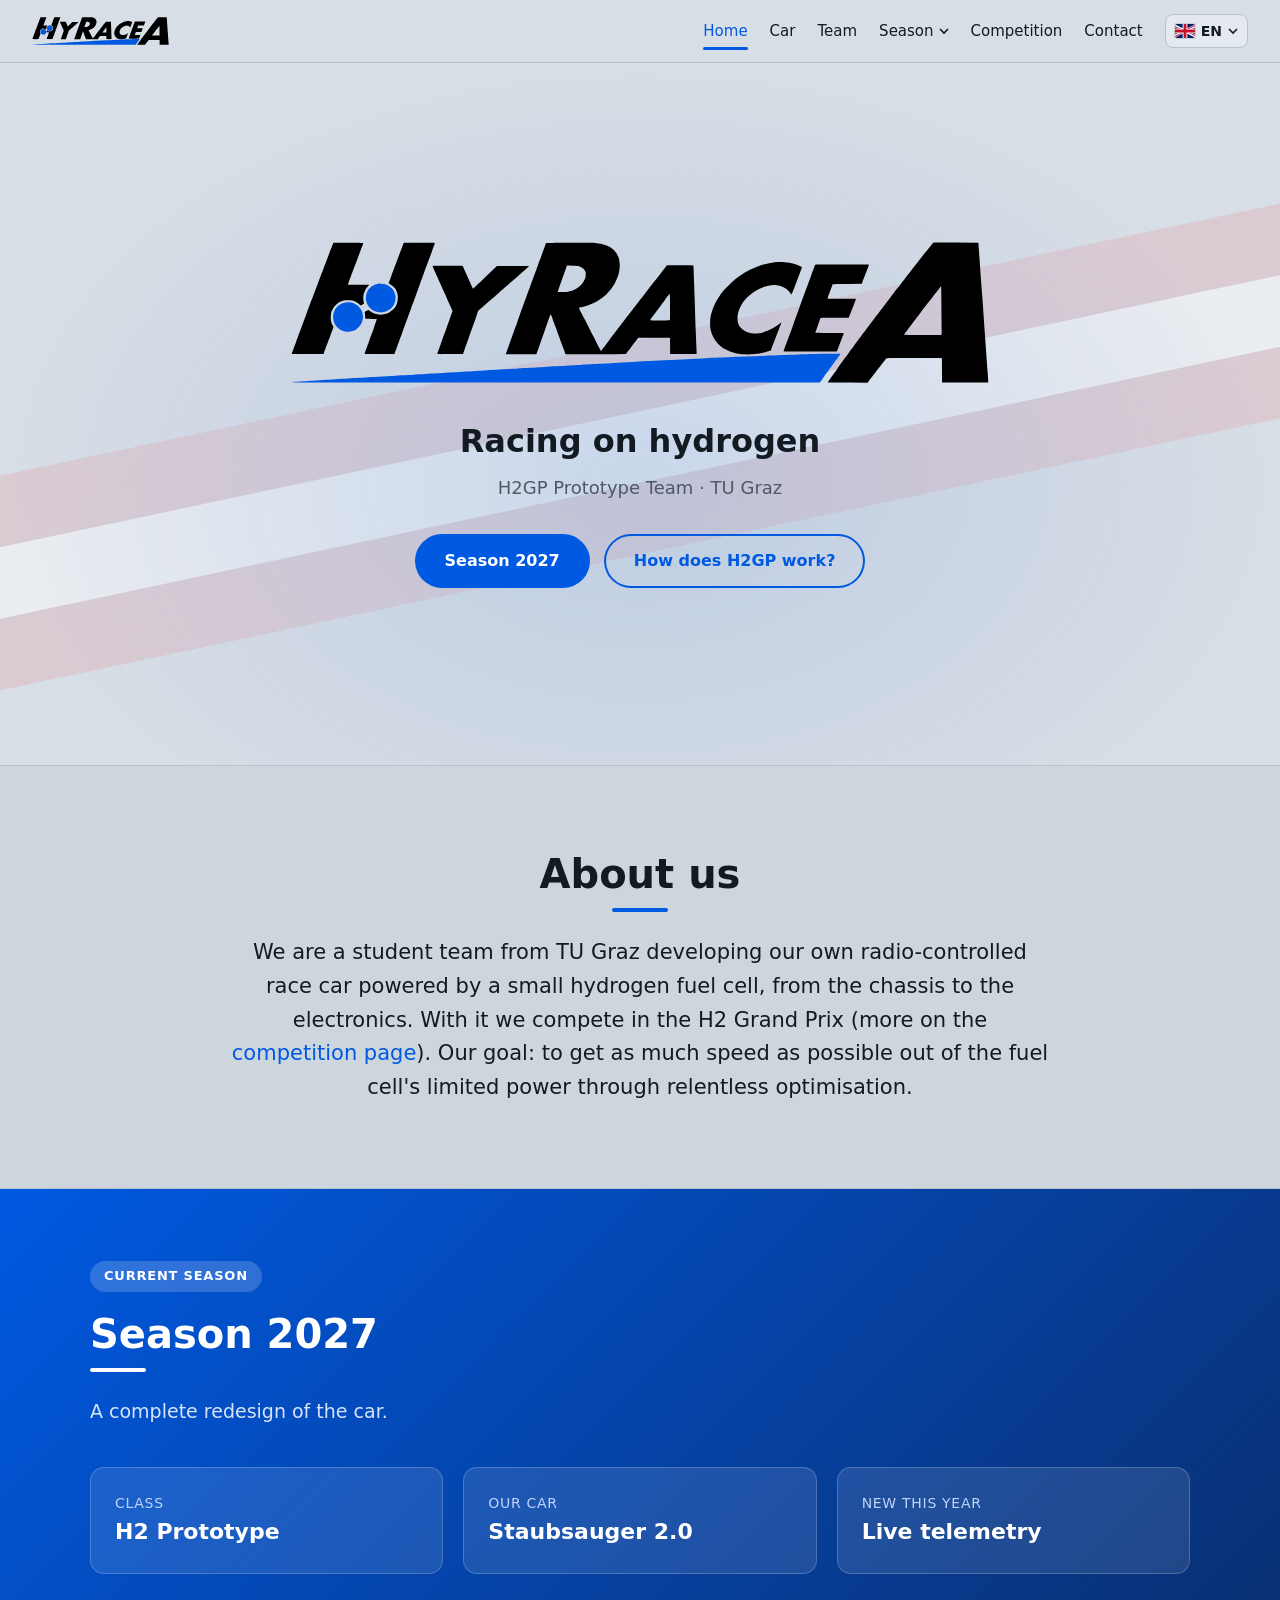
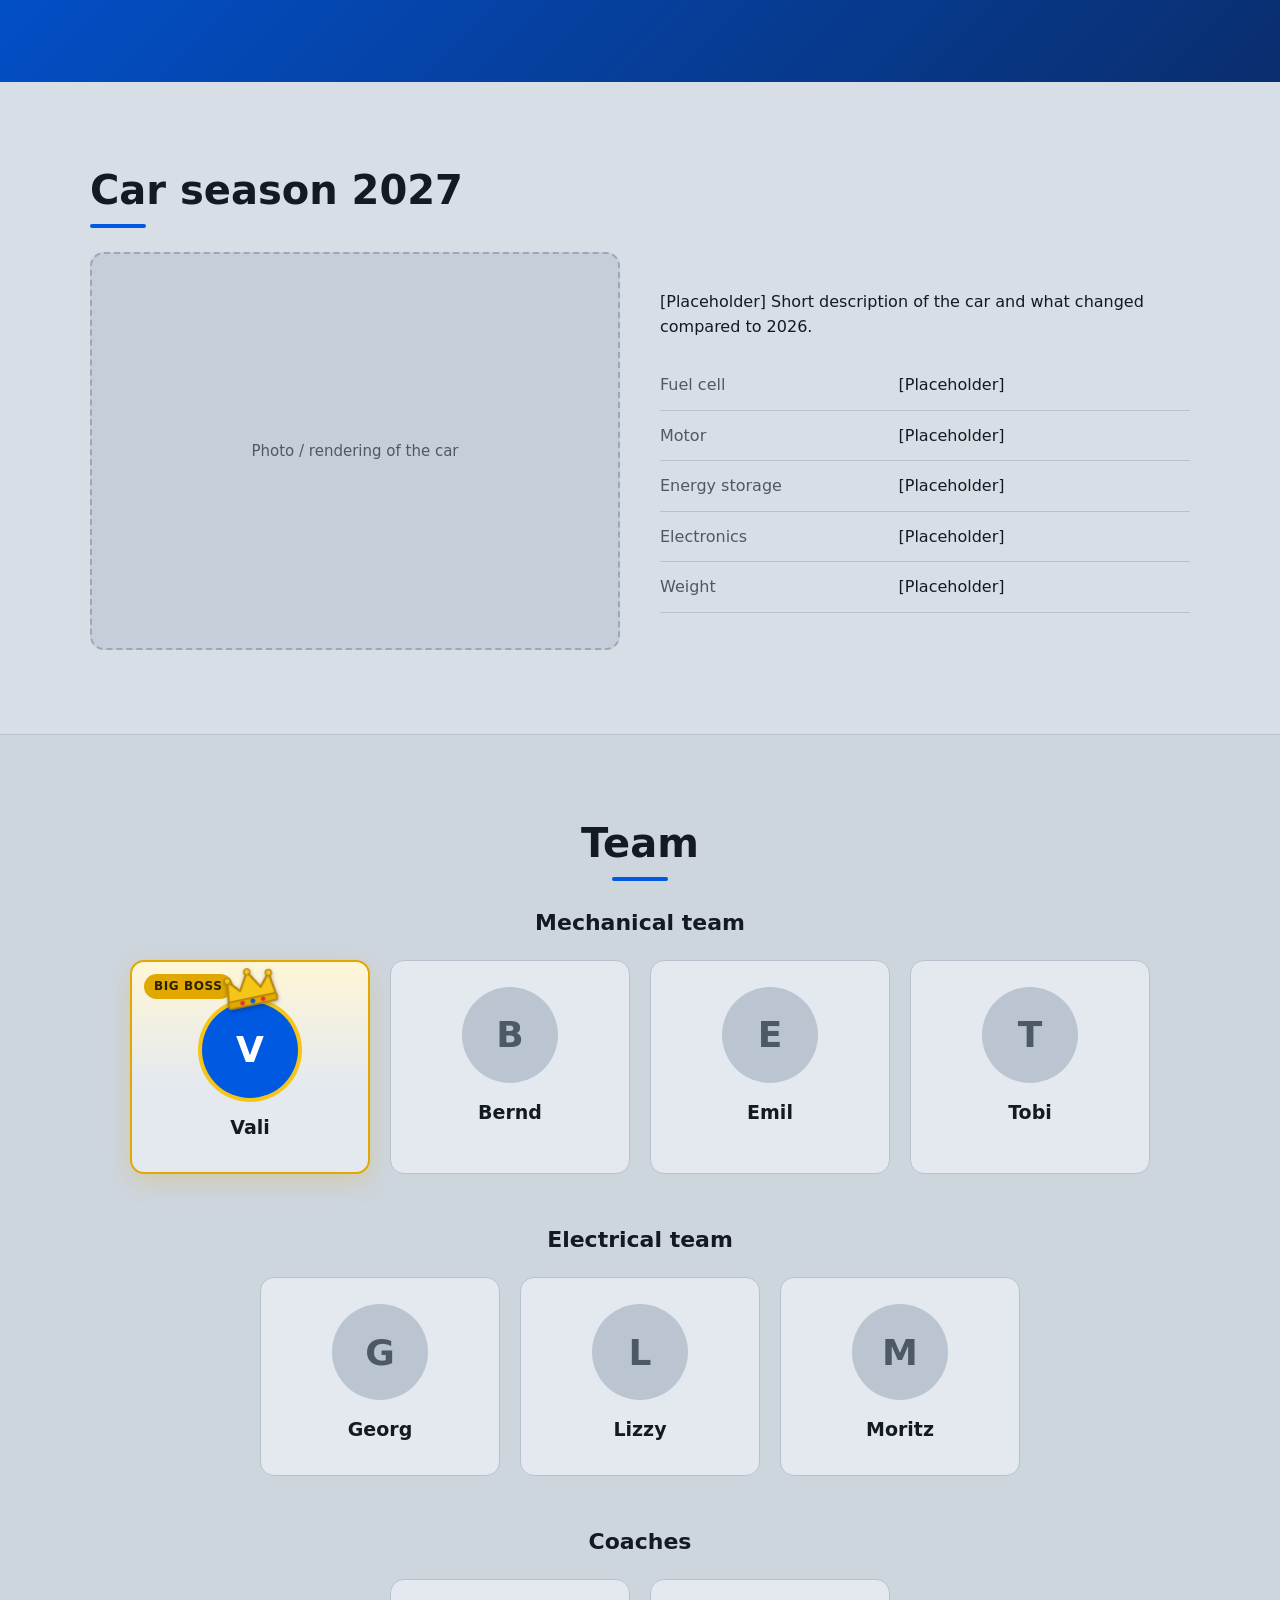
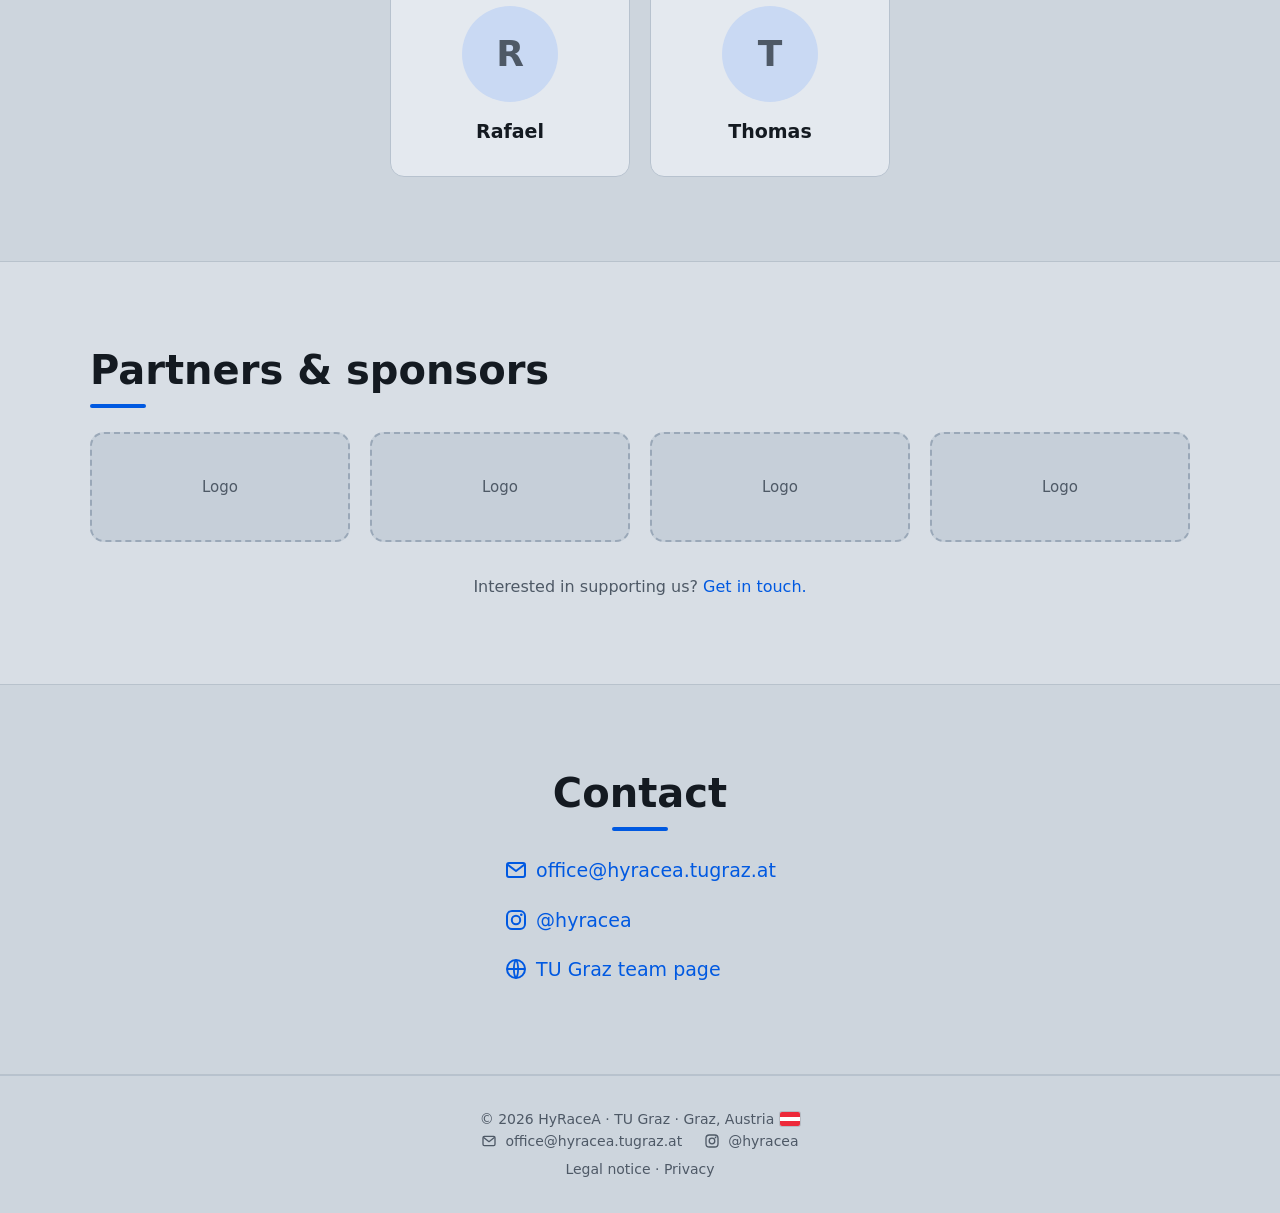
==== index.html @ 1df94ba4 "Erster Entwurf" ====
<!DOCTYPE html>
<html lang="de">
<head>
  <meta charset="UTF-8">
  <meta name="viewport" content="width=device-width, initial-scale=1.0">
  <title data-i18n="title.home">HyRaceA | Wasserstoff-RC-Rennteam · TU Graz</title>
  <meta name="description" content="HyRaceA ist das H2GP-Prototype-Team der TU Graz mit einem selbst entwickelten RC-Rennauto mit Wasserstoff-Brennstoffzelle.">
  <link rel="icon" href="img/logo-black.svg" type="image/svg+xml">
  <link rel="stylesheet" href="style.css">
  <script src="i18n.js" defer></script>
</head>
<body>

  <!-- ===== Navigation (auf allen Seiten gleich) ===== -->
  <header class="nav">
    <a href="index.html" class="nav-logo"><img src="img/logo-black.svg" alt="HyRaceA"></a>
    <div class="nav-right">
      <nav>
        <a href="index.html" class="active" data-i18n="nav.home">Start</a>
        <a href="index.html#car" data-i18n="nav.car">Auto</a>
        <a href="index.html#team" data-i18n="nav.team">Team</a>
        <div class="nav-drop">
          <button class="nav-drop-btn" aria-haspopup="true" aria-expanded="false"><span data-i18n="nav.season">Saison</span><svg viewBox="0 0 10 6"><path d="M1 1l4 4 4-4" fill="none" stroke="currentColor" stroke-width="1.6"/></svg></button>
          <ul class="nav-drop-menu">
            <li><a href="index.html#season">2027</a></li>
            <li><a href="season-2026.html">2026</a></li>
            <li><a href="season-2025.html">2025</a></li>
          </ul>
        </div>
        <a href="competition.html" data-i18n="nav.comp">Wettbewerb</a>
        <a href="index.html#contact" data-i18n="nav.contact">Kontakt</a>
      </nav>
      <div class="lang">
        <button class="lang-btn" aria-haspopup="true" aria-expanded="false" aria-label="Sprache wählen">
          <span class="flag flag-at"></span><span class="lang-code">DE</span>
          <svg viewBox="0 0 10 6"><path d="M1 1l4 4 4-4" fill="none" stroke="currentColor" stroke-width="1.6"/></svg>
        </button>
        <ul class="lang-menu">
          <li><button data-lang="de"><span class="flag flag-at"></span>Deutsch</button></li>
          <li><button data-lang="en"><span class="flag flag-gb"></span>English</button></li>
        </ul>
      </div>
    </div>
  </header>

  <!-- ===== Startbereich ===== -->
  <section class="hero">
    <img src="img/logo-black.svg" alt="HyRaceA" class="hero-logo">
    <p class="hero-tagline">Racing on hydrogen</p>
    <p class="hero-sub">H2GP Prototype Team · TU Graz</p>
    <div class="buttons">
      <a href="#season" class="btn" data-i18n="nav.s2027">Saison 2027</a>
      <a href="competition.html" class="btn btn-outline" data-i18n="hero.comp">Wie funktioniert H2GP?</a>
    </div>
  </section>

  <!-- ===== Über uns ===== -->
  <section id="about" class="alt">
    <div class="wrap center">
      <h2 data-i18n="about.title">Über uns</h2>
      <p class="about-text" data-i18n="about.text">Wir sind ein Studierendenteam der TU Graz und entwickeln unser eigenes ferngesteuertes Rennauto mit einer kleinen Wasserstoff-Brennstoffzelle, vom Chassis bis zur Elektronik. Damit treten wir beim H2 Grand Prix an (mehr dazu unter <a href="competition.html">Wettbewerb</a>). Unser Ziel: aus der geringen Leistung der Zelle durch konsequente Optimierung so viel Tempo wie möglich herauszuholen.</p>
    </div>
  </section>

  <!-- ===== Aktuelle Saison 2027 ===== -->
  <section class="season-band" id="season">
    <div class="wrap">
      <span class="badge" data-i18n="badge.current">Aktuelle Saison</span>
      <h2 data-i18n="nav.s2027">Saison 2027</h2>
      <p class="lead" data-i18n="band.lead">Komplette Neuentwicklung des Autos.</p>
      <div class="season-facts">
        <div><span data-i18n="band.class">Klasse</span><strong>H2 Prototype</strong></div>
        <div><span data-i18n="band.car">Unser Auto</span><strong data-i18n="band.carval">Staubsauger 2.0</strong></div>
        <div><span data-i18n="band.new">Neu dieses Jahr</span><strong data-i18n="band.newval">Live-Telemetrie</strong></div>
      </div>
    </div>
  </section>

  <!-- ===== Das Auto 2027 ===== -->
  <section id="car">
    <div class="wrap">
      <h2 data-i18n="car.title">Auto Saison 2027</h2>
      <div class="split">
        <div class="ph photo" data-i18n="car.photo">Foto / Rendering vom Auto</div>
        <div>
          <p data-i18n="car.text">[Platzhalter] Kurze Beschreibung des Autos und was sich gegenüber 2026 geändert hat.</p>
          <table class="specs">
            <tr><td data-i18n="spec.fc">Brennstoffzelle</td><td data-i18n="ph.ph">[Platzhalter]</td></tr>
            <tr><td data-i18n="spec.motor">Motor</td><td data-i18n="ph.ph">[Platzhalter]</td></tr>
            <tr><td data-i18n="spec.storage">Energiespeicher</td><td data-i18n="ph.ph">[Platzhalter]</td></tr>
            <tr><td data-i18n="spec.electronics">Elektronik</td><td data-i18n="ph.ph">[Platzhalter]</td></tr>
            <tr><td data-i18n="spec.weight">Gewicht</td><td data-i18n="ph.ph">[Platzhalter]</td></tr>
          </table>
        </div>
      </div>
    </div>
  </section>

  <!-- ===== Team: in jeder Gruppe alphabetisch ===== -->
  <section id="team" class="alt">
    <div class="wrap center">
      <h2>Team</h2>

      <h3 class="team-label" data-i18n="team.mech">Mech-Team</h3>
      <div class="team-grid">
        <div class="person boss"><span class="boss-badge">Big Boss</span><div class="avatar-wrap"><svg class="crown" viewBox="0 0 64 44" aria-hidden="true"><path d="M4 38 L8 10 L20 24 L32 4 L44 24 L56 10 L60 38 Z" fill="#F5C518" stroke="#B8860B" stroke-width="2.5" stroke-linejoin="round"/><rect x="4" y="34" width="56" height="8" rx="2" fill="#E0A800" stroke="#B8860B" stroke-width="2"/><circle cx="8" cy="10" r="3.5" fill="#F5C518" stroke="#B8860B" stroke-width="1.5"/><circle cx="32" cy="4" r="3.5" fill="#F5C518" stroke="#B8860B" stroke-width="1.5"/><circle cx="56" cy="10" r="3.5" fill="#F5C518" stroke="#B8860B" stroke-width="1.5"/><circle cx="20" cy="38" r="2.6" fill="#ED2939"/><circle cx="32" cy="38" r="2.8" fill="#0059E1"/><circle cx="44" cy="38" r="2.6" fill="#ED2939"/></svg><div class="avatar">V</div></div><h3>Vali</h3></div>
        <div class="person"><div class="avatar">B</div><h3>Bernd</h3></div>
        <div class="person"><div class="avatar">E</div><h3>Emil</h3></div>
        <div class="person"><div class="avatar">T</div><h3>Tobi</h3></div>
      </div>

      <h3 class="team-label" data-i18n="team.elec">Stromer-Team</h3>
      <div class="team-grid">
        <div class="person"><div class="avatar">G</div><h3>Georg</h3></div>
        <div class="person"><div class="avatar">L</div><h3>Lizzy</h3></div>
        <div class="person"><div class="avatar">M</div><h3>Moritz</h3></div>
      </div>

      <h3 class="team-label">Coaches</h3>
      <div class="team-grid">
        <div class="person coach"><div class="avatar">R</div><h3>Rafael</h3></div>
        <div class="person coach"><div class="avatar">T</div><h3>Thomas</h3></div>
      </div>
    </div>
  </section>

  <!-- ===== Sponsoren ===== -->
  <section id="sponsors">
    <div class="wrap">
      <h2 data-i18n="sponsors.title">Partner &amp; Sponsoren</h2>
      <div class="grid four">
        <div class="ph logo">Logo</div>
        <div class="ph logo">Logo</div>
        <div class="ph logo">Logo</div>
        <div class="ph logo">Logo</div>
      </div>
      <p class="note center" data-i18n="sponsors.note">Interesse, uns zu unterstützen? <a href="#contact">Schreib uns.</a></p>
    </div>
  </section>

  <!-- ===== Kontakt ===== -->
  <section id="contact" class="alt">
    <div class="wrap center">
      <h2 data-i18n="nav.contact">Kontakt</h2>
      <ul class="contact-list">
        <li><a class="icon-link" href="mailto:office@hyracea.tugraz.at"><svg class="ico" viewBox="0 0 24 24" aria-hidden="true"><rect x="3" y="5" width="18" height="14" rx="2" fill="none" stroke="currentColor" stroke-width="2"/><path d="M3.5 6.5l8.5 6.5 8.5-6.5" fill="none" stroke="currentColor" stroke-width="2" stroke-linejoin="round"/></svg><span>office@hyracea.tugraz.at</span></a></li>
        <li><a class="icon-link" href="https://www.instagram.com/hyracea/" target="_blank" rel="noopener"><svg class="ico" viewBox="0 0 24 24" aria-hidden="true"><rect x="3" y="3" width="18" height="18" rx="5" fill="none" stroke="currentColor" stroke-width="2"/><circle cx="12" cy="12" r="4.2" fill="none" stroke="currentColor" stroke-width="2"/><circle cx="17.3" cy="6.7" r="1.3" fill="currentColor"/></svg><span>@hyracea</span></a></li>
        <li><a class="icon-link" href="https://www.tugraz.at/studium/studieren-an-der-tu-graz/studierende/studierendenteams/wettbewerbs-und-fokusteams/hyracea-hydrogen-racing-team" target="_blank" rel="noopener"><svg class="ico" viewBox="0 0 24 24" aria-hidden="true"><circle cx="12" cy="12" r="9" fill="none" stroke="currentColor" stroke-width="2"/><path d="M3 12h18M12 3c2.8 3 2.8 15 0 18M12 3c-2.8 3-2.8 15 0 18" fill="none" stroke="currentColor" stroke-width="1.8"/></svg><span data-i18n="contact.tu">TU Graz Teamseite</span></a></li>
      </ul>
    </div>
  </section>

  <footer>
    <p>© 2026 HyRaceA · TU Graz · <span class="made-in"><span data-i18n="footer.place">Graz, Österreich</span> <span class="flag flag-at"></span></span></p>
    <p class="footer-links"><a class="icon-link" href="mailto:office@hyracea.tugraz.at"><svg class="ico" viewBox="0 0 24 24" aria-hidden="true"><rect x="3" y="5" width="18" height="14" rx="2" fill="none" stroke="currentColor" stroke-width="2"/><path d="M3.5 6.5l8.5 6.5 8.5-6.5" fill="none" stroke="currentColor" stroke-width="2" stroke-linejoin="round"/></svg><span>office@hyracea.tugraz.at</span></a> <a class="icon-link" href="https://www.instagram.com/hyracea/" target="_blank" rel="noopener"><svg class="ico" viewBox="0 0 24 24" aria-hidden="true"><rect x="3" y="3" width="18" height="18" rx="5" fill="none" stroke="currentColor" stroke-width="2"/><circle cx="12" cy="12" r="4.2" fill="none" stroke="currentColor" stroke-width="2"/><circle cx="17.3" cy="6.7" r="1.3" fill="currentColor"/></svg><span>@hyracea</span></a></p>
    <p><a href="impressum.html" data-i18n="footer.imprint">Impressum</a> · <a href="datenschutz.html" data-i18n="footer.privacy">Datenschutz</a></p>
  </footer>

</body>
</html>
---- style.css ----
/* ===== Farben & Grundlagen ===== */
:root {
  --bg: #D8DEE5;          /* gedämpftes Grau-Blau, kein reines Weiß */
  --bg-alt: #CCD4DD;      /* jeder zweite Abschnitt etwas dunkler */
  --card: #E4E9EF;        /* Karten heller als der Hintergrund */
  --border: #B7C2CE;
  --text: #141A21;
  --muted: #4E5966;
  --blue: #0059E1;        /* Logo-Blau */
  --blue-dark: #0046B3;
  --blue-soft: #C9D9F3;
  --ink: #111820;
}

* { box-sizing: border-box; margin: 0; padding: 0; }
html { scroll-behavior: smooth; }

body {
  font-family: system-ui, -apple-system, "Segoe UI", Roboto, Arial, sans-serif;
  background: var(--bg);
  color: var(--text);
  line-height: 1.6;
}

a { color: var(--blue); text-decoration: none; }
a:hover { text-decoration: underline; }
img { max-width: 100%; display: block; }

/* ===== Navigation ===== */
.nav {
  position: sticky; top: 0; z-index: 10;
  display: flex; align-items: center; justify-content: space-between; gap: 24px;
  padding: 14px 32px;
  background: rgba(216, 222, 229, 0.94);
  backdrop-filter: blur(8px);
  border-bottom: 1px solid var(--border);
}
.nav-logo img { height: 28px; }
.nav nav { display: flex; gap: 22px; flex-wrap: wrap; }
.nav nav a { color: var(--text); font-size: 15px; font-weight: 500; }
.nav nav a:hover, .nav nav a.active { color: var(--blue); text-decoration: none; }
.nav nav a.highlight {
  background: var(--blue); color: #fff; padding: 4px 14px; border-radius: 999px;
}
.nav nav a.highlight:hover { background: var(--blue-dark); color: #fff; }

/* ===== Startbereich ===== */
.hero {
  min-height: 78vh;
  display: flex; flex-direction: column; align-items: center; justify-content: center;
  text-align: center; padding: 64px 24px;
  background: radial-gradient(ellipse at 50% 55%, #BACCE8 0%, var(--bg) 70%);
}
.hero-logo { width: min(700px, 90vw); }
.hero-tagline { font-size: clamp(22px, 3vw, 32px); font-weight: 700; margin-top: 32px; }
.hero-sub { color: var(--muted); font-size: 18px; margin-top: 6px; }
.buttons { margin-top: 32px; display: flex; gap: 14px; flex-wrap: wrap; justify-content: center; }

.btn {
  display: inline-block; padding: 12px 28px; border-radius: 999px;
  background: var(--blue); color: #fff; font-weight: 600; border: 2px solid var(--blue);
}
.btn:hover { background: var(--blue-dark); border-color: var(--blue-dark); text-decoration: none; }
.btn-outline { background: transparent; color: var(--blue); }
.btn-outline:hover { background: var(--blue); color: #fff; }
.btn-white { background: #fff; color: var(--blue); border-color: #fff; }
.btn-white:hover { background: var(--blue-soft); border-color: var(--blue-soft); }

/* ===== Seitenkopf für Unterseiten ===== */
.page-head {
  padding: 96px 24px 72px; text-align: center;
  background: radial-gradient(ellipse at 50% 80%, #BACCE8 0%, var(--bg) 70%);
}
.page-head.current { background: linear-gradient(135deg, #0059E1 0%, #0A2E6E 100%); color: #fff; }
.page-head.current p { color: #D6E4FB; }
.page-head h1 { font-size: clamp(36px, 6vw, 64px); line-height: 1.1; }
.page-head p { color: var(--muted); font-size: 19px; margin-top: 12px; max-width: 720px; margin-left: auto; margin-right: auto; }
.badge {
  display: inline-block; font-size: 13px; font-weight: 700; letter-spacing: 0.06em; text-transform: uppercase;
  padding: 5px 14px; border-radius: 999px; margin-bottom: 18px;
  background: var(--blue-soft); color: var(--blue);
}
.page-head.current .badge { background: rgba(255,255,255,0.18); color: #fff; }

/* ===== Abschnitte ===== */
section { padding: 84px 24px; }
section.alt { background: var(--bg-alt); border-top: 1px solid var(--border); border-bottom: 1px solid var(--border); }
.wrap { max-width: 1100px; margin: 0 auto; }
h2 { font-size: clamp(28px, 4vw, 40px); margin-bottom: 24px; line-height: 1.2; }
h2::after {
  content: ""; display: block; width: 56px; height: 4px;
  background: var(--blue); margin-top: 10px; border-radius: 2px;
}
.center h2::after { margin-left: auto; margin-right: auto; }
h3 { font-size: 19px; margin-bottom: 4px; }
.lead { font-size: 19px; color: var(--muted); max-width: 760px; margin-bottom: 40px; }
.center { text-align: center; }
.note { margin-top: 32px; color: var(--muted); }

/* ===== Aktuelle Saison – Hervorhebung auf der Startseite ===== */
.season-band {
  background: linear-gradient(135deg, #0059E1 0%, #0A2E6E 100%);
  color: #fff; padding: 72px 24px;
}
.season-band .badge { background: rgba(255,255,255,0.18); color: #fff; }
.season-band h2::after { background: #fff; }
.season-band .lead { color: #D6E4FB; }
.season-facts { display: grid; grid-template-columns: repeat(3, 1fr); gap: 20px; margin-bottom: 36px; }
.season-facts div {
  background: rgba(255,255,255,0.1); border: 1px solid rgba(255,255,255,0.2);
  border-radius: 14px; padding: 24px;
}
.season-facts span { display: block; font-size: 14px; color: #BFD4F8; text-transform: uppercase; letter-spacing: 0.05em; }
.season-facts strong { font-size: 22px; }

/* ===== Raster & Karten ===== */
.grid { display: grid; gap: 20px; }
.grid.two { grid-template-columns: repeat(2, 1fr); }
.grid.three { grid-template-columns: repeat(3, 1fr); }
.grid.four { grid-template-columns: repeat(4, 1fr); }

.card {
  background: var(--card); border: 1px solid var(--border); border-radius: 14px; padding: 28px;
}
.card p { color: var(--muted); }
.card-num { font-size: 40px; font-weight: 800; color: var(--blue); line-height: 1.2; }

/* ===== Platzhalter für Bilder ===== */
.ph {
  border-radius: 14px; border: 2px dashed #9AA8B8; background: #C6CFD9;
  color: var(--muted); display: flex; align-items: center; justify-content: center;
  text-align: center; font-size: 15px; padding: 12px;
}
.ph.photo { aspect-ratio: 4 / 3; }
.ph.wide { aspect-ratio: 16 / 9; }
.ph.logo { height: 110px; }

/* ===== Auto ===== */
.split { display: grid; grid-template-columns: 1fr 1fr; gap: 40px; align-items: center; }
.specs { width: 100%; border-collapse: collapse; margin-top: 20px; }
.specs td { padding: 12px 0; border-bottom: 1px solid var(--border); }
.specs td:first-child { color: var(--muted); width: 45%; }

/* ===== Team ===== */
.person {
  background: var(--card); border: 1px solid var(--border); border-radius: 14px;
  padding: 26px 18px; text-align: center;
}
.avatar { width: 96px; height: 96px; border-radius: 50%; background: #BAC5D1; margin: 0 auto 14px; }
.person p { color: var(--muted); font-size: 15px; }
.person.coach .avatar { background: var(--blue-soft); }
.subhead { font-size: 22px; margin: 48px 0 20px; }

/* ===== Galerie ===== */
.gallery { display: grid; grid-template-columns: repeat(3, 1fr); gap: 14px; }
.gallery .big { grid-column: span 2; grid-row: span 2; aspect-ratio: auto; }

/* ===== Zeitleiste / Rennkalender ===== */
.timeline { list-style: none; border-left: 3px solid var(--blue-soft); margin-left: 8px; }
.timeline li { position: relative; padding: 0 0 28px 28px; }
.timeline li::before {
  content: ""; position: absolute; left: -10px; top: 6px;
  width: 17px; height: 17px; border-radius: 50%; background: var(--bg); border: 3px solid var(--blue);
}
.timeline li.done::before { background: var(--blue); }
.timeline .date { font-size: 14px; font-weight: 700; color: var(--blue); text-transform: uppercase; letter-spacing: 0.04em; }
.timeline p { color: var(--muted); }

/* ===== Fortschritt ===== */
.progress-item { margin-bottom: 18px; }
.progress-item .label { display: flex; justify-content: space-between; font-weight: 600; margin-bottom: 6px; }
.progress-item .label span { color: var(--muted); font-weight: 500; }
.bar { height: 10px; border-radius: 999px; background: #B9C4D0; overflow: hidden; }
.bar div { height: 100%; background: var(--blue); border-radius: 999px; }

/* ===== Saison-Teaser ===== */
.teaser { display: grid; grid-template-columns: 1.2fr 1fr; gap: 40px; align-items: center; }
.teaser .mini-gallery { display: grid; grid-template-columns: 1fr 1fr; gap: 12px; }

/* ===== Kontakt & Fußzeile ===== */
#contact p { font-size: 19px; margin-top: 8px; }
footer {
  padding: 32px 24px; text-align: center; color: var(--muted); font-size: 14px;
  border-top: 1px solid var(--border); background: var(--bg-alt);
}
footer a { color: var(--muted); }

/* ===== Handy ===== */
@media (max-width: 860px) {
  .nav { padding: 12px 16px; flex-direction: column; gap: 10px; }
  .nav nav { justify-content: center; gap: 14px; }
  .grid.three, .split, .teaser, .season-facts { grid-template-columns: 1fr; }
  .grid.four, .grid.two { grid-template-columns: 1fr 1fr; }
  .gallery { grid-template-columns: 1fr 1fr; }
  section { padding: 64px 16px; }
}

/* ===== Team-Raster (zentriert, egal wie viele) ===== */
.team-grid { display: flex; flex-wrap: wrap; justify-content: center; gap: 20px; }
.team-grid .person { width: 240px; }
@media (max-width: 860px) { .team-grid .person { width: calc(50% - 10px); } }

/* ===== Flaggen (als Grafik, damit sie auch unter Windows angezeigt werden) ===== */
.flag {
  display: inline-block; width: 20px; height: 14px; border-radius: 2px; vertical-align: -2px;
  box-shadow: 0 0 0 1px rgba(0,0,0,0.12); background-size: cover; background-position: center; flex-shrink: 0;
}
.flag-at { background: linear-gradient(#ED2939 33.3%, #fff 33.3% 66.6%, #ED2939 66.6%); }
.flag-gb {
  background-image: url("data:image/svg+xml,%3Csvg xmlns='http://www.w3.org/2000/svg' viewBox='0 0 60 30'%3E%3CclipPath id='t'%3E%3Cpath d='M30,15h30v15zv15h-30zh-30v-15zv-15h30z'/%3E%3C/clipPath%3E%3Cpath d='M0,0v30h60v-30z' fill='%23012169'/%3E%3Cpath d='M0,0L60,30M60,0L0,30' stroke='%23fff' stroke-width='6'/%3E%3Cpath d='M0,0L60,30M60,0L0,30' clip-path='url(%23t)' stroke='%23C8102E' stroke-width='4'/%3E%3Cpath d='M30,0v30M0,15h60' stroke='%23fff' stroke-width='10'/%3E%3Cpath d='M30,0v30M0,15h60' stroke='%23C8102E' stroke-width='6'/%3E%3C/svg%3E");
}

/* ===== Sprachauswahl ===== */
.nav-right { display: flex; align-items: center; gap: 22px; }
.lang { position: relative; }
.lang-btn {
  display: flex; align-items: center; gap: 6px; cursor: pointer;
  font: inherit; font-size: 14px; font-weight: 600; color: var(--text);
  background: var(--card); border: 1px solid var(--border); border-radius: 8px; padding: 5px 9px;
}
.lang-btn:hover { border-color: var(--blue); }
.lang-btn svg { width: 10px; height: 10px; transition: transform 0.15s; }
.lang.open .lang-btn svg { transform: rotate(180deg); }
.lang-menu {
  display: none; position: absolute; right: 0; top: calc(100% + 6px); min-width: 140px;
  list-style: none; background: var(--card); border: 1px solid var(--border); border-radius: 10px;
  padding: 6px; box-shadow: 0 8px 24px rgba(20, 26, 33, 0.15);
}
.lang.open .lang-menu { display: block; }
.lang-menu button {
  display: flex; align-items: center; gap: 10px; width: 100%; cursor: pointer;
  font: inherit; font-size: 15px; color: var(--text); background: none; border: 0;
  padding: 8px 10px; border-radius: 6px; text-align: left;
}
.lang-menu button:hover { background: var(--blue-soft); }
.lang-menu button.current { font-weight: 700; color: var(--blue); }
@media (max-width: 860px) { .nav-right { flex-direction: column; gap: 10px; } }

/* ===== Echte Fotos in der Galerie ===== */
.gallery img {
  width: 100%; height: 100%; object-fit: cover; border-radius: 14px;
  aspect-ratio: 4 / 3; background: var(--card);
}
.gallery img.big { grid-column: span 2; grid-row: span 2; aspect-ratio: auto; }
.gallery figure { margin: 0; position: relative; }
.gallery figure.big { grid-column: span 2; grid-row: span 2; }
.gallery figure.big img { aspect-ratio: auto; height: 100%; }
.gallery figcaption {
  position: absolute; left: 10px; bottom: 10px; font-size: 13px; font-weight: 600;
  background: rgba(20, 26, 33, 0.72); color: #fff; padding: 3px 10px; border-radius: 999px;
}

/* ===== Über uns (kurz) ===== */
.about-text { font-size: 21px; max-width: 820px; margin: 0 auto; text-align: center; }

/* ===== Big Boss ===== */
.person { position: relative; }
.boss-badge {
  position: absolute; top: 12px; right: 12px;
  background: var(--blue); color: #fff; font-size: 12px; font-weight: 800;
  letter-spacing: 0.05em; text-transform: uppercase; padding: 3px 10px; border-radius: 999px;
}
.person.boss { border: 2px solid var(--blue); }
.team-label { font-size: 22px; margin: 8px 0 20px; }
.team-label:not(:first-of-type) { margin-top: 48px; }
.timeline-wrap { max-width: 640px; }

/* ===== Wettbewerbsseite ===== */
.steps { display: grid; grid-template-columns: repeat(3, 1fr); gap: 20px; counter-reset: step; }
.step { background: var(--card); border: 1px solid var(--border); border-radius: 14px; padding: 28px; }
.step::before {
  counter-increment: step; content: counter(step);
  display: flex; align-items: center; justify-content: center;
  width: 40px; height: 40px; border-radius: 50%; background: var(--blue); color: #fff;
  font-weight: 800; margin-bottom: 14px;
}
.step p, .award p { color: var(--muted); }
.stat-row { display: grid; grid-template-columns: repeat(4, 1fr); gap: 20px; }
.stat { text-align: center; background: var(--card); border: 1px solid var(--border); border-radius: 14px; padding: 24px 12px; }
.stat strong { display: block; font-size: 40px; font-weight: 800; color: var(--blue); line-height: 1.2; }
.stat span { color: var(--muted); }
.award { background: var(--card); border: 1px solid var(--border); border-radius: 14px; padding: 22px; }
.award h3 { color: var(--blue); }
.award.main { border: 2px solid var(--blue); }
.rules { list-style: none; columns: 2; column-gap: 40px; }
.rules li { padding: 10px 0 10px 28px; border-bottom: 1px solid var(--border); break-inside: avoid; position: relative; }
.rules li::before { content: "✓"; position: absolute; left: 4px; color: var(--blue); font-weight: 800; }
.rules li.no::before { content: "✕"; color: #C0392B; }
.source { font-size: 14px; color: var(--muted); margin-top: 24px; }
@media (max-width: 860px) {
  .steps { grid-template-columns: 1fr; }
  .stat-row { grid-template-columns: 1fr 1fr; }
  .rules { columns: 1; }
}

footer .made-in { display: inline-flex; align-items: center; gap: 6px; }

/* ===== Datenblatt 2026 ===== */
.datasheet { max-width: 720px; }

/* ===== Rechtstexte ===== */
.legal { max-width: 820px; }
.legal h2 { font-size: 26px; margin-top: 40px; }
.legal h2::after { display: none; }
.legal h2:first-child { margin-top: 0; }
.legal p, .legal li { margin-bottom: 10px; }
.legal ul { padding-left: 22px; }
.legal .ph-text { background: #F3E3A6; padding: 0 4px; border-radius: 3px; }
.lang-note:empty { display: none; }
.lang-note { background: var(--blue-soft); padding: 12px 16px; border-radius: 10px; margin-bottom: 24px; }

/* ===== Rot-weiß-roter Streifen im Hintergrund ===== */
.bg-stripe {
  position: fixed; z-index: -1; pointer-events: none;
  left: -25vw; width: 150vw; top: 38vh; height: 210px;
  transform: rotate(-12deg);
  background: linear-gradient(
    rgba(237, 41, 57, 0.10) 0 33.3%,
    rgba(255, 255, 255, 0.45) 33.3% 66.6%,
    rgba(237, 41, 57, 0.10) 66.6% 100%);
  will-change: transform;
}
/* Abschnitte durchscheinend, damit der Streifen sichtbar bleibt */
body { position: relative; z-index: 0; }
section.alt { background: rgba(170, 182, 196, 0.22); border-color: rgba(120, 135, 152, 0.25); }
.hero, .page-head:not(.current) { background: radial-gradient(ellipse at 50% 60%, rgba(150, 180, 225, 0.40) 0%, rgba(150, 180, 225, 0) 70%); }
.nav { background: rgba(216, 222, 229, 0.88); }
footer { background: rgba(170, 182, 196, 0.22); }

/* Initialen in den Team-Kreisen */
.avatar {
  display: flex; align-items: center; justify-content: center;
  font-size: 36px; font-weight: 800; color: var(--muted);
}
.person.boss .avatar { background: var(--blue); color: #fff; }

.gallery figure.wide { grid-column: span 2; }
.gallery figure.wide img { aspect-ratio: 8 / 3; object-position: center 70%; }

/* ===== Big Boss mit Krone (gleich groß wie die anderen Karten) ===== */
.person.boss { padding-top: 40px; background: linear-gradient(180deg, #FFF6D6 0%, var(--card) 60%); border: 2px solid #E0A800; box-shadow: 0 8px 24px rgba(224, 168, 0, 0.22); }
.person.boss .boss-badge { background: #E0A800; color: #2B2100; }
.avatar-wrap { position: relative; width: 96px; margin: 0 auto 14px; }
.person.boss .avatar { background: var(--blue); color: #fff; box-shadow: 0 0 0 4px #F5C518; margin: 0; }
.crown { position: absolute; width: 56px; left: 50%; top: -34px; transform: translateX(-50%) rotate(-12deg); filter: drop-shadow(0 2px 2px rgba(0,0,0,0.25)); }
.team-grid { align-items: stretch; }
.person.boss .boss-badge { right: auto; left: 12px; }

/* Sprungziele nicht unter der fixierten Navigation verstecken */
section[id] { scroll-margin-top: 72px; }

/* ===== Kontakt mit Symbolen ===== */
.icon-link { display: inline-flex; align-items: center; gap: 8px; }
.ico { width: 20px; height: 20px; flex-shrink: 0; }
.contact-list { list-style: none; display: inline-flex; flex-direction: column; align-items: flex-start; gap: 14px; font-size: 19px; }
.contact-list .ico { width: 24px; height: 24px; }
.footer-links { display: flex; justify-content: center; gap: 22px; flex-wrap: wrap; margin-bottom: 6px; }
.footer-links .ico { width: 16px; height: 16px; }

/* ===== Saison-Dropdown in der Navigation ===== */
.nav-drop { position: relative; }
.nav-drop-btn {
  display: inline-flex; align-items: center; gap: 5px; cursor: pointer;
  font: inherit; font-size: 15px; font-weight: 500; color: var(--text); background: none; border: 0; padding: 0;
}
.nav-drop-btn svg { width: 10px; height: 10px; transition: transform 0.15s; }
.nav-drop-btn:hover, .nav-drop.active .nav-drop-btn { color: var(--blue); }
.nav-drop-menu {
  display: none; position: absolute; left: 50%; transform: translateX(-50%); top: calc(100% + 10px);
  min-width: 150px; list-style: none; background: var(--card); border: 1px solid var(--border);
  border-radius: 10px; padding: 6px; box-shadow: 0 8px 24px rgba(20, 26, 33, 0.15); z-index: 20;
}
.nav-drop-menu::before { content: ""; position: absolute; left: 0; right: 0; top: -12px; height: 12px; }
.nav-drop:hover .nav-drop-menu, .nav-drop.open .nav-drop-menu, .nav-drop:focus-within .nav-drop-menu { display: block; }
.nav-drop:hover .nav-drop-btn svg, .nav-drop.open .nav-drop-btn svg { transform: rotate(180deg); }
.nav-drop-menu a { display: block; padding: 8px 12px; border-radius: 6px; white-space: nowrap; }
.nav-drop-menu a:hover { background: var(--blue-soft); text-decoration: none; }
.nav-drop-menu a.current { color: var(--blue); font-weight: 700; }

/* ===== Ergebnis-Kacheln ===== */
.results { display: grid; grid-template-columns: repeat(3, 1fr); gap: 20px; margin-top: 8px; }
.result { background: var(--card); border: 1px solid var(--border); border-radius: 14px; padding: 24px; }
.result strong { display: block; font-size: 34px; font-weight: 800; color: var(--blue); line-height: 1.2; }
.result span { display: block; font-weight: 600; margin-top: 4px; }
.result small { color: var(--muted); font-size: 14px; }
.result.award { border: 2px solid #E0A800; background: linear-gradient(180deg, #FFF6D6 0%, var(--card) 70%); }
.result.award strong { color: #9A7300; }
.gallery.two { grid-template-columns: 1fr 1fr; }
@media (max-width: 860px) { .results { grid-template-columns: 1fr; } }

/* ===== Blauer Balken unter dem aktiven Menüpunkt ===== */
.nav nav a, .nav-drop-btn { position: relative; }
.nav nav > a.active::after, .nav-drop.active > .nav-drop-btn::after {
  content: ""; position: absolute; left: 0; right: 0; bottom: -7px; height: 3px;
  border-radius: 2px; background: var(--blue);
}
.nav-drop.active > .nav-drop-btn { color: var(--blue); }
.nav nav > a::after, .nav-drop > .nav-drop-btn::after { transition: opacity 0.2s; }

/* ===== Kompakter Kopfbereich am Handy ===== */
@media (max-width: 860px) {
  .nav { flex-direction: row; flex-wrap: wrap; align-items: center; padding: 10px 14px 8px; gap: 6px; }
  .nav-logo img { height: 22px; }
  .nav-right { width: 100%; flex-direction: row; gap: 0; }
  .nav nav { width: 100%; justify-content: space-between; flex-wrap: nowrap; gap: 8px; }
  .nav nav > a, .nav-drop-btn { font-size: 14px; white-space: nowrap; }
  .nav nav > a.active::after, .nav-drop.active > .nav-drop-btn::after { bottom: -5px; }
  .lang { position: absolute; top: 8px; right: 14px; }
  .lang-btn { padding: 3px 7px; font-size: 13px; }
  .nav-drop-menu { left: 0; transform: none; }
  section[id] { scroll-margin-top: 90px; }
}
@media (max-width: 360px) {
  .nav { padding-left: 10px; padding-right: 10px; }
  .nav nav { gap: 4px; }
  .nav nav > a, .nav-drop-btn { font-size: 12px; }
  .nav-drop-btn svg { width: 8px; height: 8px; }
}
/* "Saison" auf gleicher Höhe wie die anderen Menüpunkte */
.nav nav { align-items: center; }
.nav-drop { display: flex; align-items: center; }
.nav-drop-btn { line-height: 1.6; }
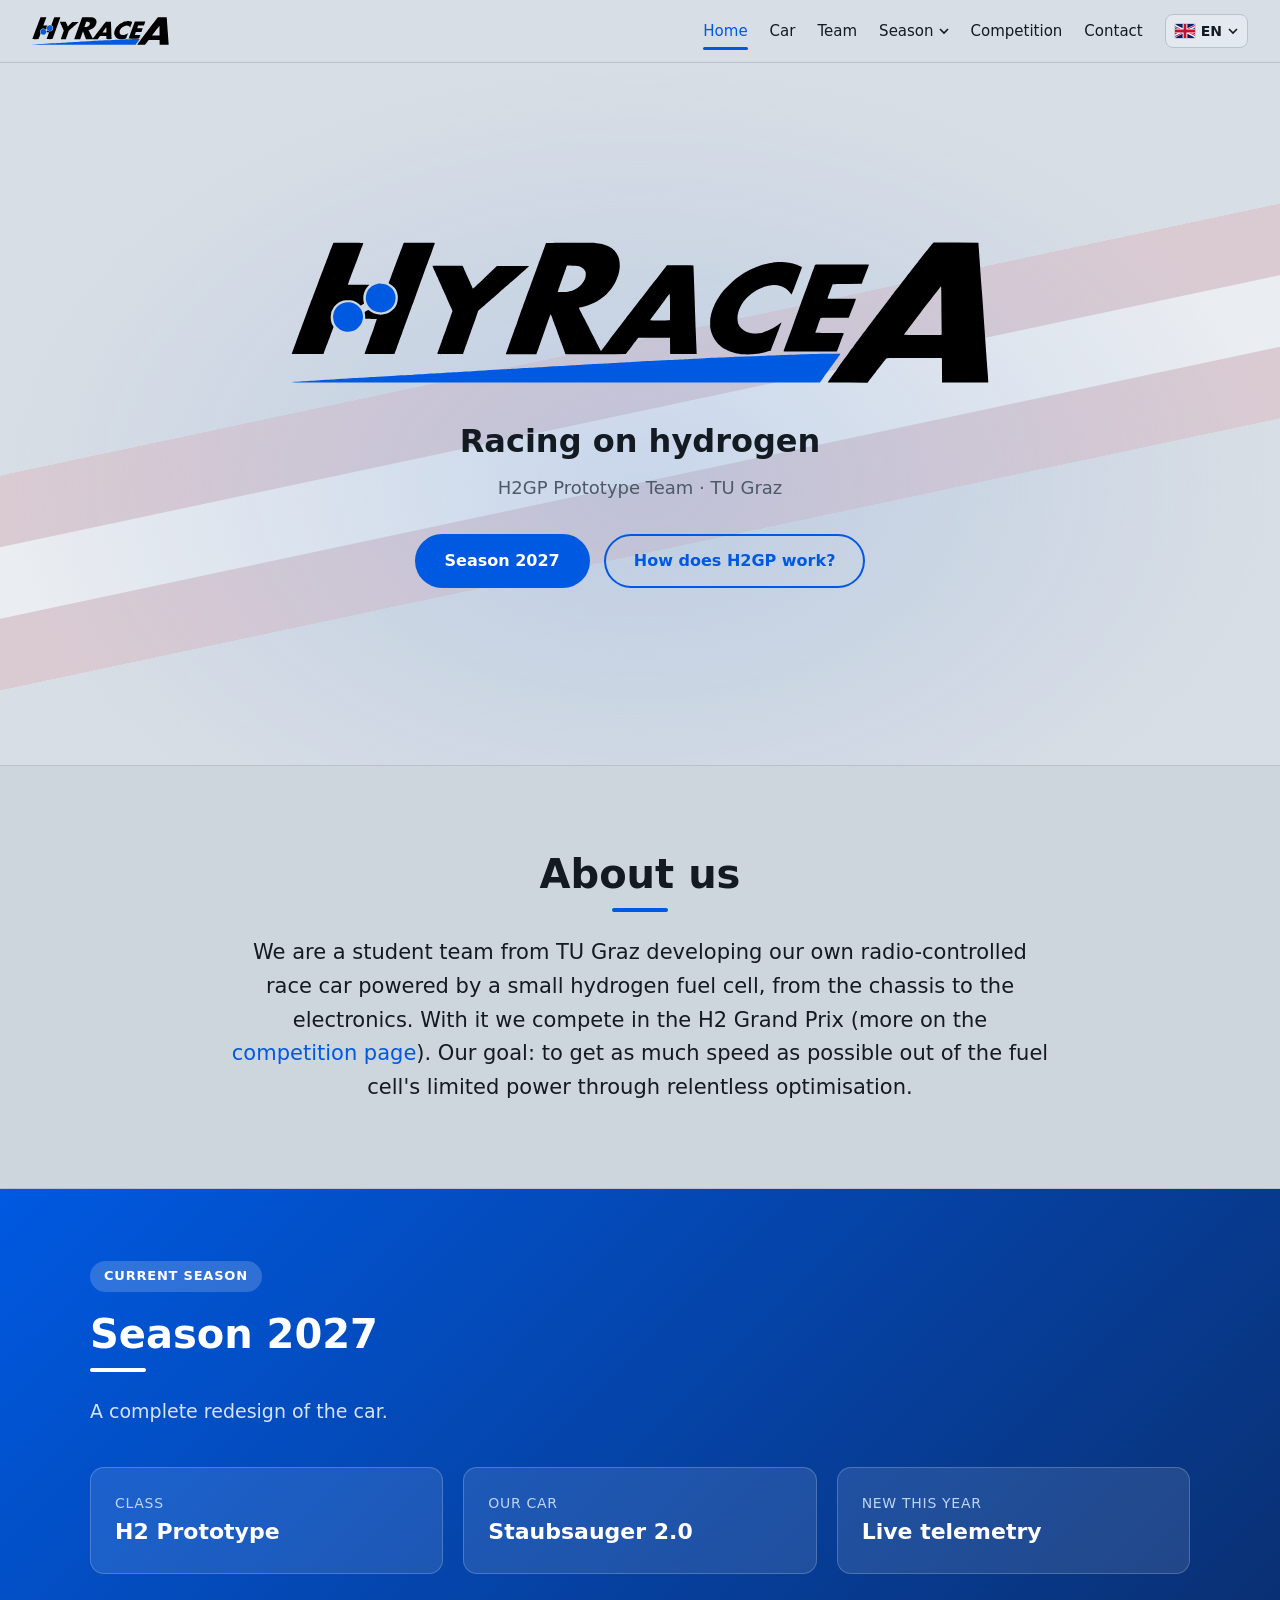
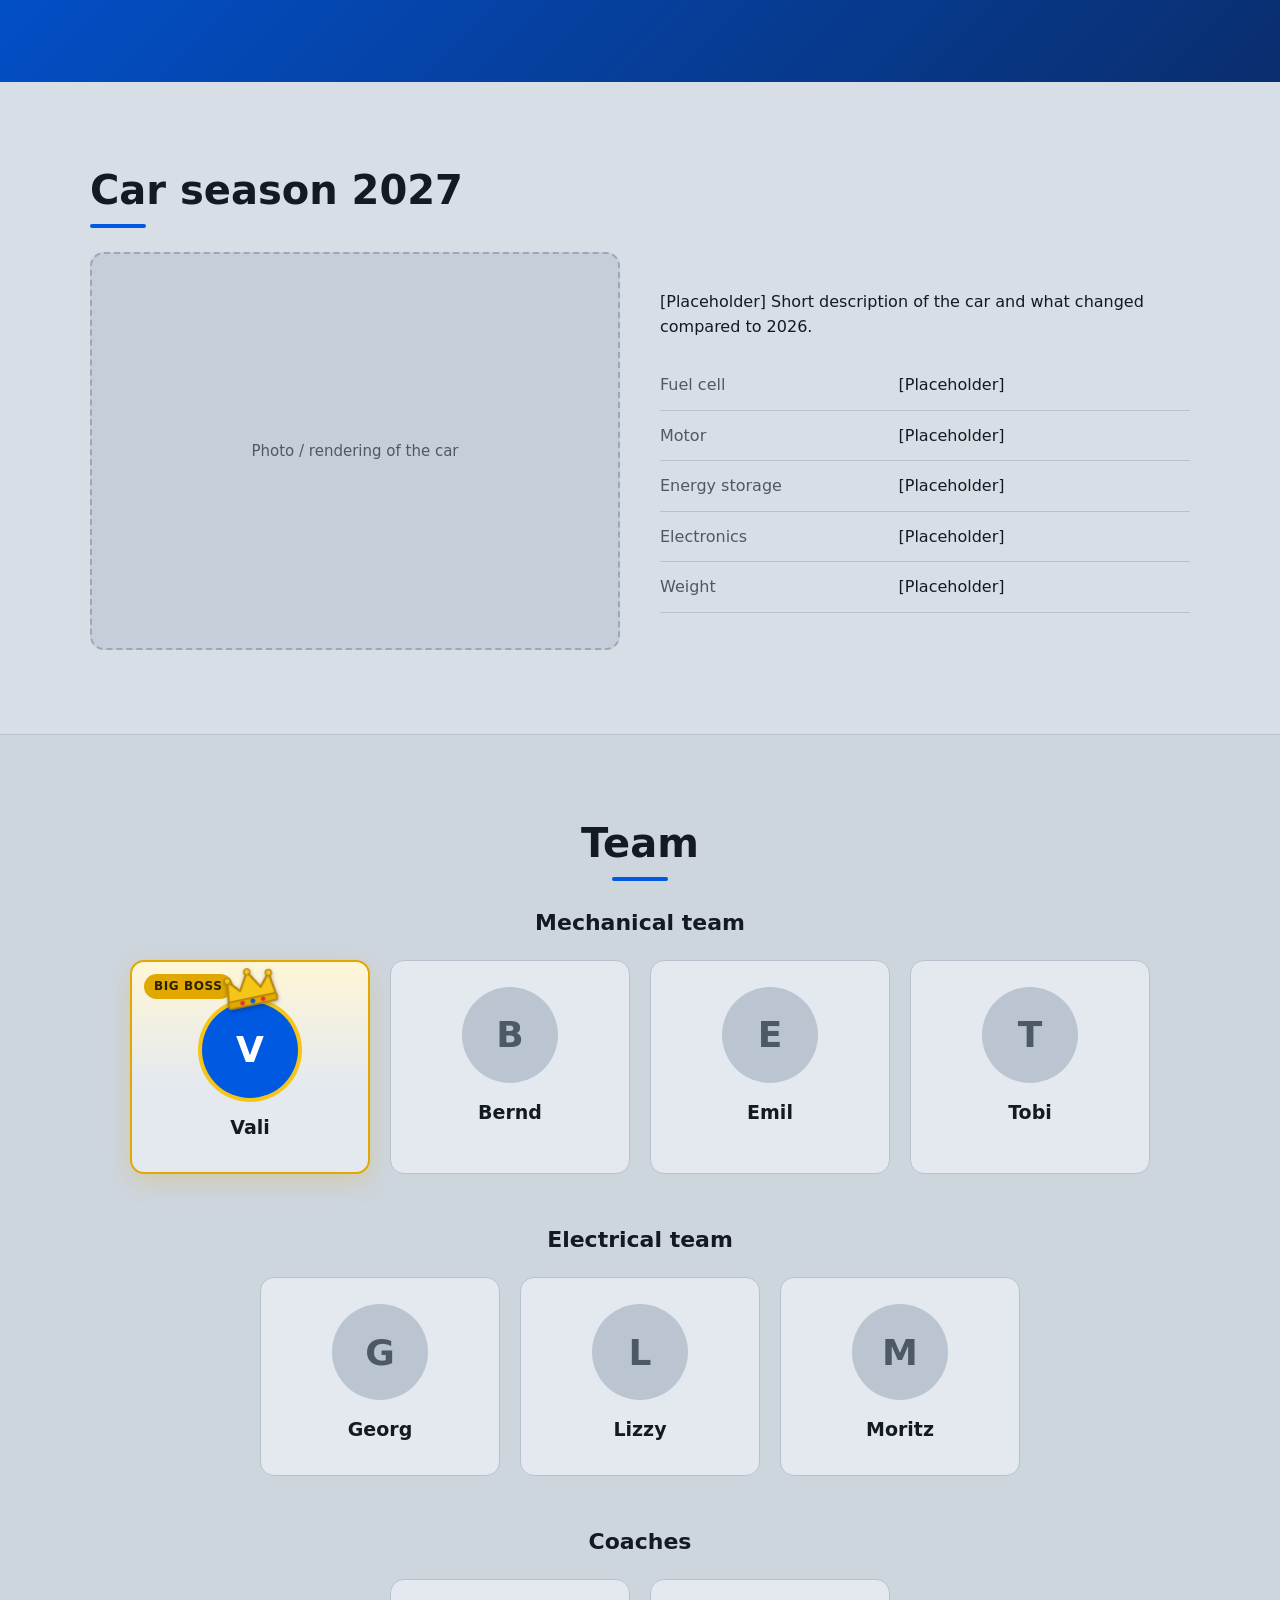
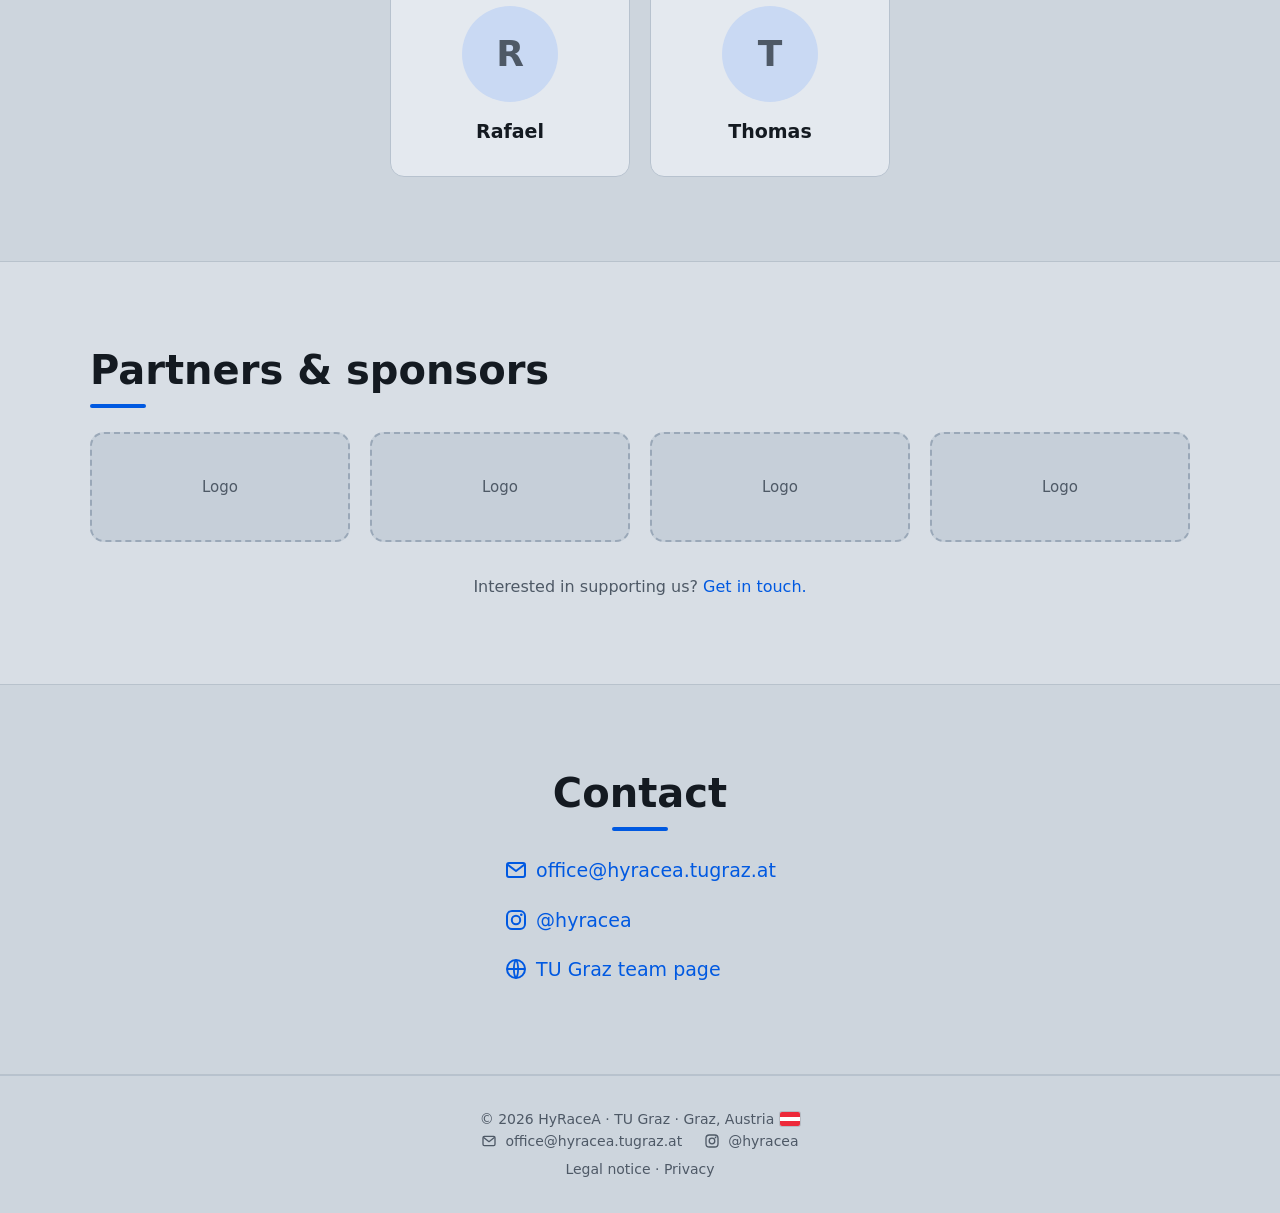
==== commit 5c682d45: "Not live" ====
--- a/index.html
+++ b/index.html
@@ -3,6 +3,8 @@
 <head>
   <meta charset="UTF-8">
   <meta name="viewport" content="width=device-width, initial-scale=1.0">
+  <!-- Entwurf: nicht in Suchmaschinen aufnehmen. Vor dem echten Livegang entfernen. -->
+  <meta name="robots" content="noindex, nofollow">
   <title data-i18n="title.home">HyRaceA | Wasserstoff-RC-Rennteam · TU Graz</title>
   <meta name="description" content="HyRaceA ist das H2GP-Prototype-Team der TU Graz mit einem selbst entwickelten RC-Rennauto mit Wasserstoff-Brennstoffzelle.">
   <link rel="icon" href="img/logo-black.svg" type="image/svg+xml">
